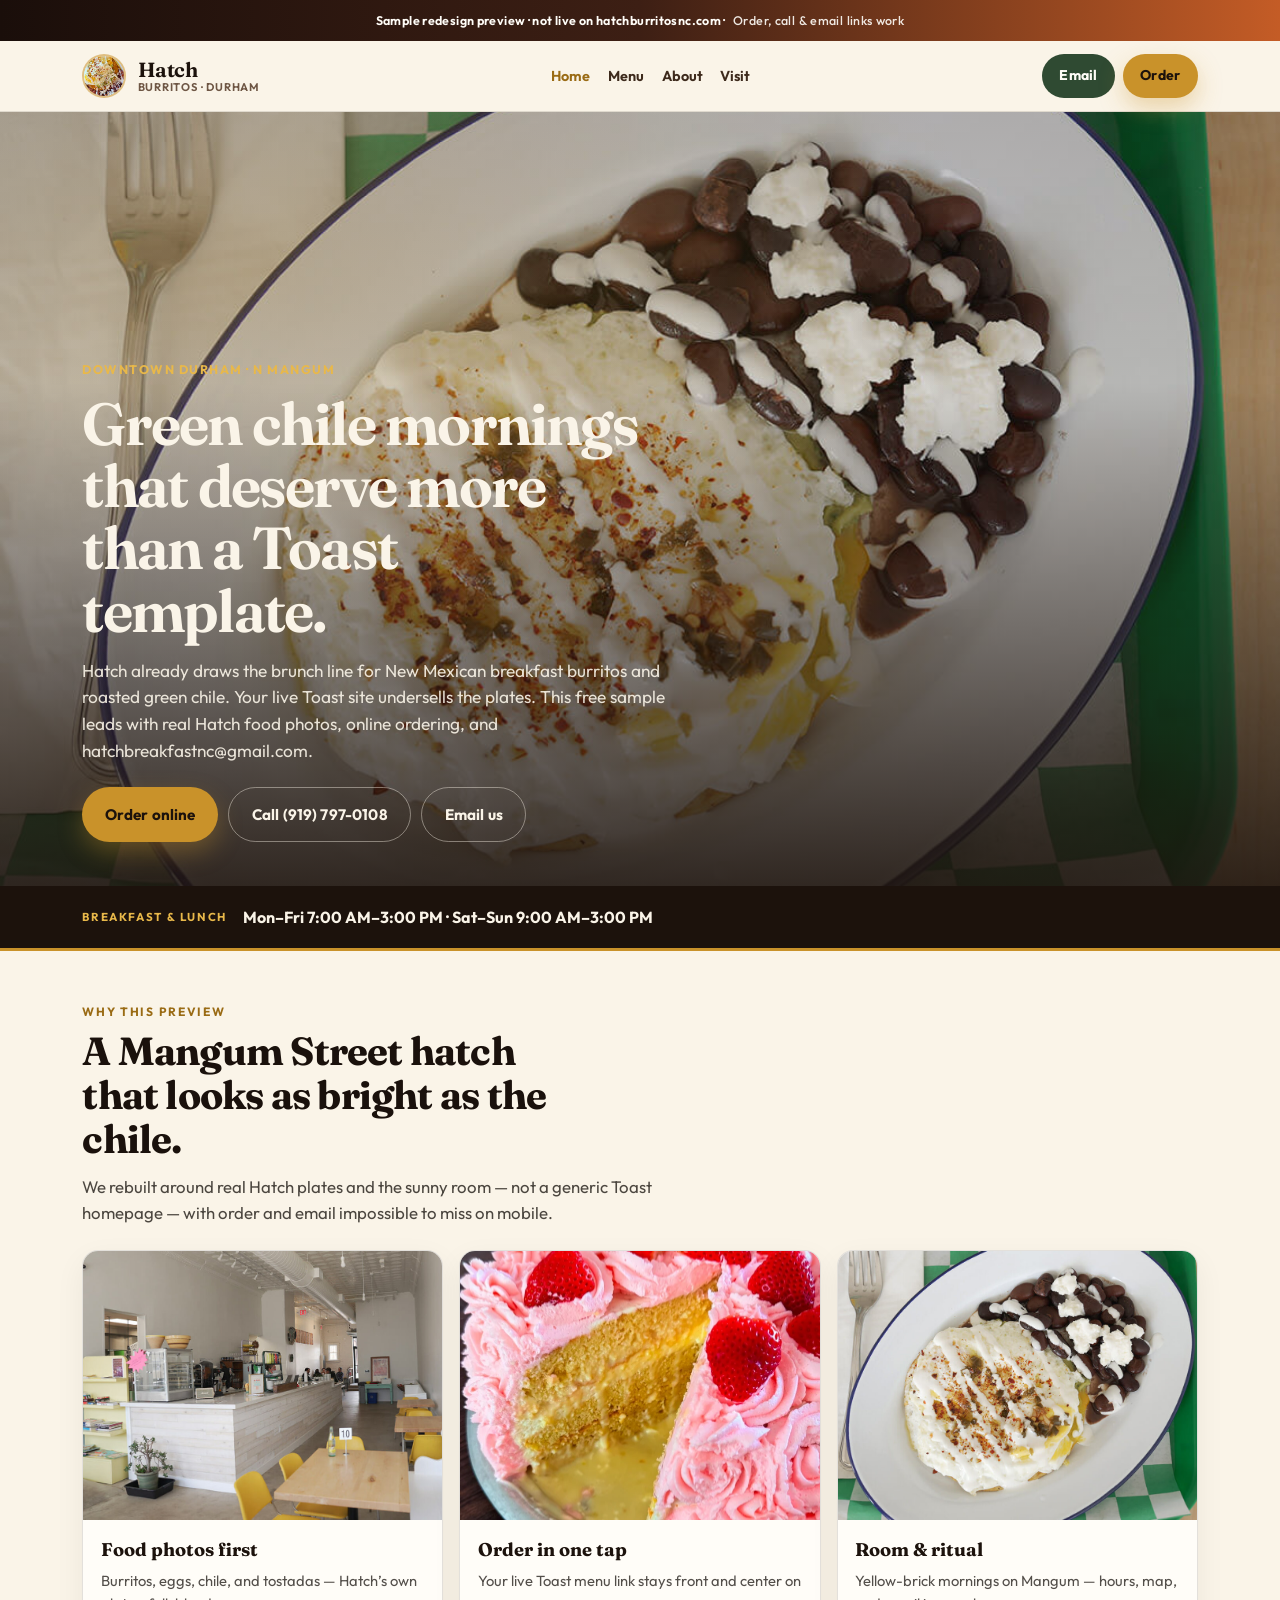
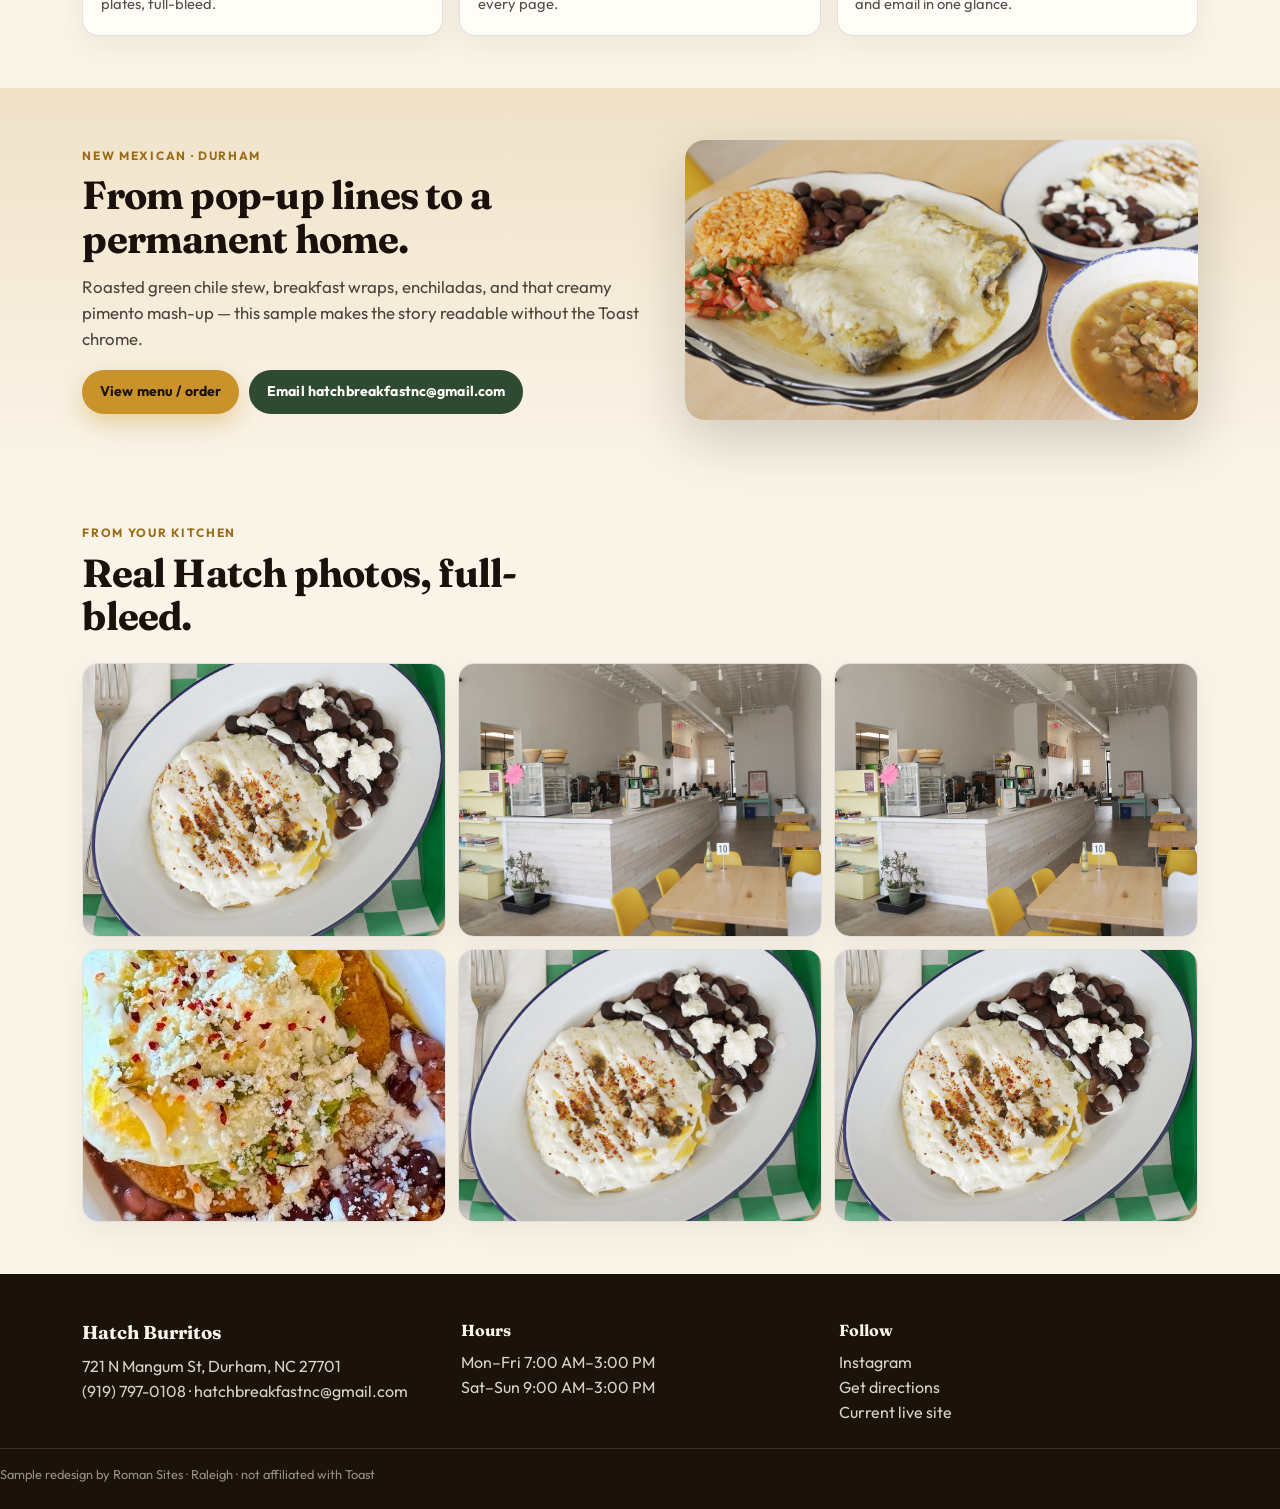
==== index.html @ a6164390 "Preview: Hatch Burritos refurbished sample (build only)" ====
<!DOCTYPE html>
<html lang="en">
<head>
<meta charset="utf-8"/>
<meta name="viewport" content="width=device-width, initial-scale=1"/>
<title>Hatch Burritos · Durham, NC</title>
<meta name="description" content="New Mexican breakfast burritos, green chile, and sunny Mangum Street energy — Durham, NC."/>
<link rel="preconnect" href="https://fonts.googleapis.com"/><link rel="preconnect" href="https://fonts.gstatic.com" crossorigin/><link href="https://fonts.googleapis.com/css2?family=Fraunces:opsz,wght@9..144,500;9..144,650;9..144,700&family=Outfit:wght@400;500;600;700;800&display=swap" rel="stylesheet"/>
<link rel="stylesheet" href="assets/styles.css"/>
<link rel="icon" href="assets/logo.png"/>
</head>
<body>
<div class="preview-banner" role="status">Sample redesign preview · not live on hatchburritosnc.com · <span>Order, call &amp; email links work</span></div><header class="site-header"><div class="nav-inner">
<a class="brand" href="index.html"><img class="brand-mark" src="assets/logo.webp" alt="Hatch Burritos" width="44" height="44"/><span class="brand-text"><span class="brand-name">Hatch</span><span class="brand-tag">Burritos · Durham</span></span></a>
<nav class="nav-links" aria-label="Primary"><a href="index.html" aria-current="page">Home</a><a href="menu.html">Menu</a><a href="about.html">About</a><a href="visit.html">Visit</a></nav>
<div class="nav-ctas">
<a class="btn btn-secondary" href="mailto:hatchbreakfastnc@gmail.com">Email</a><a class="btn btn-primary" href="https://hatchburritosnc.com/menu" target="_blank" rel="noopener">Order</a>
<button class="nav-toggle" type="button" data-nav-toggle aria-expanded="false" aria-controls="mobile-nav" aria-label="Open menu"><span></span></button>
</div></div>
<div class="mobile-panel" id="mobile-nav" data-mobile-panel>
<a href="index.html">Home</a><a href="menu.html">Menu</a><a href="about.html">About</a><a href="visit.html">Visit</a><a href="https://hatchburritosnc.com/menu" target="_blank" rel="noopener">Order online</a><a href="tel:9197970108">Call (919) 797-0108</a><a href="mailto:hatchbreakfastnc@gmail.com">hatchbreakfastnc@gmail.com</a>
</div></header>
<main>
<section class="hero">
<div class="hero-media" aria-hidden="true"><img src="assets/hero.jpg" alt="" width="1140" height="760" fetchpriority="high"/></div>
<div class="hero-shade" aria-hidden="true"></div>
<div class="hero-content">
<p class="eyebrow">Downtown Durham · N Mangum</p>
<h1>Green chile mornings that deserve more than a Toast template.</h1>
<p class="hero-lead">Hatch already draws the brunch line for New Mexican breakfast burritos and roasted green chile. Your live Toast site undersells the plates. This free sample leads with real Hatch food photos, online ordering, and hatchbreakfastnc@gmail.com.</p>
<div class="hero-actions">
<a class="btn btn-primary btn-lg" href="https://hatchburritosnc.com/menu" target="_blank" rel="noopener">Order online</a>
<a class="btn btn-ghost btn-lg btn-on-dark" href="tel:9197970108">Call (919) 797-0108</a>
<a class="btn btn-ghost btn-lg btn-on-dark" href="mailto:hatchbreakfastnc@gmail.com">Email us</a>
</div></div></section>
<aside class="hours-strip" aria-label="Hours"><div class="hours-strip-inner"><div class="hours-label">Breakfast &amp; lunch</div><div><strong>Mon–Fri 7:00 AM–3:00 PM · Sat–Sun 9:00 AM–3:00 PM</strong></div></div></aside>
<section class="section"><div class="section-inner">
<div class="section-head"><div><p class="kicker">Why this preview</p><h2>A Mangum Street hatch that looks as bright as the chile.</h2><p class="lede">We rebuilt around real Hatch plates and the sunny room — not a generic Toast homepage — with order and email impossible to miss on mobile.</p></div></div>
<div class="grid-3">
<article class="card"><div class="card-media"><img src="assets/food2.jpg" alt="Hatch tostada"/></div><div class="card-body"><h3>Food photos first</h3><p>Burritos, eggs, chile, and tostadas — Hatch’s own plates, full-bleed.</p></div></article>
<article class="card"><div class="card-media"><img src="assets/food7.webp" alt="Hatch burrito"/></div><div class="card-body"><h3>Order in one tap</h3><p>Your live Toast menu link stays front and center on every page.</p></div></article>
<article class="card"><div class="card-media"><img src="assets/food1.jpg" alt="Hatch interior"/></div><div class="card-body"><h3>Room &amp; ritual</h3><p>Yellow-brick mornings on Mangum — hours, map, and email in one glance.</p></div></article>
</div></div></section>
<section class="section section-alt"><div class="section-inner split">
<div><p class="kicker">New Mexican · Durham</p><h2>From pop-up lines to a permanent home.</h2><p class="lede">Roasted green chile stew, breakfast wraps, enchiladas, and that creamy pimento mash-up — this sample makes the story readable without the Toast chrome.</p>
<div class="pill-row">
<a class="btn btn-primary" href="https://hatchburritosnc.com/menu" target="_blank" rel="noopener">View menu / order</a>
<a class="btn btn-secondary" href="mailto:hatchbreakfastnc@gmail.com">Email hatchbreakfastnc@gmail.com</a>
</div></div>
<div class="split-media"><img src="assets/food3.jpg" alt="Hatch plates"/></div>
</div></section>
<section class="section"><div class="section-inner">
<div class="section-head"><div><p class="kicker">From your kitchen</p><h2>Real Hatch photos, full-bleed.</h2></div></div>
<div class="gallery-grid">
<article class="card"><div class="card-media"><img src="assets/hero.jpg" alt="Hatch eggs and beans"/></div></article>
<article class="card"><div class="card-media"><img src="assets/food2.jpg" alt="Hatch tostada"/></div></article>
<article class="card"><div class="card-media"><img src="assets/food4.jpg" alt="Hatch plate"/></div></article>
<article class="card"><div class="card-media"><img src="assets/food6.webp" alt="Hatch menu item"/></div></article>
<article class="card"><div class="card-media"><img src="assets/food1.jpg" alt="Hatch dining room"/></div></article>
<article class="card"><div class="card-media"><img src="assets/food9.jpg" alt="Hatch detail"/></div></article>
</div></div></section>
</main>
<footer class="site-footer"><div class="section-inner footer-grid">
<div><h3>Hatch Burritos</h3><p>721 N Mangum St, Durham, NC 27701</p><p><a href="tel:9197970108">(919) 797-0108</a> · <a href="mailto:hatchbreakfastnc@gmail.com">hatchbreakfastnc@gmail.com</a></p></div>
<div><h4>Hours</h4><p>Mon–Fri 7:00 AM–3:00 PM</p><p>Sat–Sun 9:00 AM–3:00 PM</p></div>
<div><h4>Follow</h4><p><a href="https://www.instagram.com/hatchburritosnc/" target="_blank" rel="noopener">Instagram</a></p>
<p><a href="https://www.google.com/maps/search/?api=1&query=721+N+Mangum+St+Durham+NC+27701" target="_blank" rel="noopener">Get directions</a></p>
<p><a href="https://hatchburritosnc.com/" target="_blank" rel="noopener">Current live site</a></p></div>
</div>
<p class="footer-note">Sample redesign by Roman Sites · Raleigh · not affiliated with Toast</p>
</footer><script src="assets/site.js"></script>
</body></html>
---- assets/styles.css ----
/* theme overrides */
:root {
  --ink: #1a1410;
  --plum: #2f6b3a;
  --plum-deep: #1a3d22;
  --wine: #c45c26;
  --gold: #e0a84a;
  --gold-hot: #f0c36a;
  --espresso: #1a3d22;
  --wood: #2f6b3a;
  --gold-deep: #e0a84a;
  --fried: #c45c26;
  --collard: #2f6b3a;
  --collard-deep: #1a3d22;
  --amber: #f0c36a;
}
.preview-banner {
  background: linear-gradient(90deg, #1a3d22, #2f6b3a 50%, #c45c26) !important;
}

/* theme overrides */
:root {
  --ink: #1a1410;
  --plum: #3d1f14;
  --plum-deep: #1a0e0a;
  --wine: #c45c26;
  --gold: #e07a2f;
  --gold-hot: #f0a05a;
  --espresso: #1a0e0a;
  --wood: #3d1f14;
  --gold-deep: #e07a2f;
  --fried: #c45c26;
  --collard: #3d1f14;
  --collard-deep: #1a0e0a;
  --amber: #f0a05a;
}
.preview-banner {
  background: linear-gradient(90deg, #1a0e0a, #3d1f14 50%, #c45c26) !important;
}

/* The Chicken Hut — Durham soul-food landmark preview (unique) */
:root {
  --gold: #c9922a;
  --gold-deep: #9a6b14;
  --amber: #e8b84a;
  --fried: #d4781f;
  --espresso: #1c120c;
  --wood: #3a2418;
  --bark: #5c3a24;
  --cream: #faf4e8;
  --biscuit: #f0e2c8;
  --gravy: #e6d5b5;
  --ink: #1a110c;
  --ink-soft: #3d2a1c;
  --muted: #6e5644;
  --collard: #2f4a32;
  --collard-deep: #1c3320;
  --white: #fffdf8;
  --border: rgba(28, 18, 12, 0.12);
  --banner-h: 2.55rem;
  --nav-h: 4.4rem;
  --max: 72rem;
  --radius: 16px;
  --font-display: "Fraunces", "Iowan Old Style", Georgia, serif;
  --font-body: "Outfit", "Avenir Next", "Segoe UI", system-ui, sans-serif;
  --ease: cubic-bezier(0.22, 1, 0.36, 1);
  --shadow: 0 20px 55px rgba(28, 18, 12, 0.18);
}

*, *::before, *::after { box-sizing: border-box; margin: 0; padding: 0; }
html { scroll-behavior: smooth; }
body {
  font-family: var(--font-body);
  color: var(--ink);
  background: var(--cream);
  line-height: 1.55;
  -webkit-font-smoothing: antialiased;
}
img { max-width: 100%; display: block; }
a { color: inherit; text-decoration: none; }
ul { list-style: none; }
button { font: inherit; border: 0; background: none; cursor: pointer; color: inherit; }

.preview-banner {
  position: sticky; top: 0; z-index: 1000;
  min-height: var(--banner-h);
  display: flex; align-items: center; justify-content: center; gap: .45rem; flex-wrap: wrap;
  padding: .55rem 1rem;
  background: linear-gradient(90deg, var(--espresso), var(--wood) 45%, var(--gold-deep));
  color: var(--white);
  font-size: .78rem; font-weight: 650; letter-spacing: .03em; text-align: center;
}
.preview-banner span { opacity: .9; font-weight: 500; }

.site-header {
  position: sticky; top: var(--banner-h); z-index: 900;
  background: rgba(250, 244, 232, 0.93);
  backdrop-filter: blur(14px); -webkit-backdrop-filter: blur(14px);
  border-bottom: 1px solid var(--border);
}
.nav-inner {
  max-width: var(--max); margin: 0 auto; height: var(--nav-h);
  padding: 0 1.15rem; display: flex; align-items: center; justify-content: space-between; gap: 1rem;
}
.brand { display: flex; align-items: center; gap: .7rem; min-width: 0; }
.brand-mark {
  width: 44px; height: 44px; border-radius: 50%;
  object-fit: cover; border: 2px solid rgba(201,146,42,.45); background: var(--biscuit);
}
.brand-text { display: flex; flex-direction: column; line-height: 1.1; }
.brand-name { font-family: var(--font-display); font-size: 1.28rem; color: var(--espresso); letter-spacing: -.02em; font-weight: 650; }
.brand-tag { font-size: .7rem; color: var(--muted); font-weight: 650; letter-spacing: .07em; text-transform: uppercase; }
.nav-links { display: none; gap: 1.1rem; align-items: center; font-size: .9rem; font-weight: 650; }
.nav-links a { color: var(--ink-soft); }
.nav-links a:hover, .nav-links a[aria-current="page"] { color: var(--gold-deep); }
.nav-ctas { display: flex; align-items: center; gap: .5rem; }
.nav-toggle {
  width: 42px; height: 42px; display: inline-flex; align-items: center; justify-content: center;
  border-radius: 11px; border: 1px solid var(--border); background: var(--white);
}
.nav-toggle span, .nav-toggle span::before, .nav-toggle span::after {
  display: block; width: 18px; height: 2px; background: var(--ink); position: relative; border-radius: 2px;
}
.nav-toggle span::before, .nav-toggle span::after { content: ""; position: absolute; left: 0; }
.nav-toggle span::before { top: -6px; }
.nav-toggle span::after { top: 6px; }
.mobile-panel {
  display: none; flex-direction: column; gap: .35rem; padding: .5rem 1.15rem 1.15rem;
  border-top: 1px solid var(--border); background: var(--cream);
}
.mobile-panel.open { display: flex; }
.mobile-panel a {
  padding: .75rem .85rem; border-radius: 10px; font-weight: 650; color: var(--ink-soft);
}
.mobile-panel a:hover { background: var(--biscuit); color: var(--gold-deep); }
.mobile-ctas { display: grid; grid-template-columns: 1fr 1fr; gap: .55rem; margin-top: .4rem; }

.btn {
  display: inline-flex; align-items: center; justify-content: center; gap: .4rem;
  padding: .7rem 1.1rem; border-radius: 999px; font-weight: 700; font-size: .88rem;
  letter-spacing: .01em; transition: transform .2s var(--ease), box-shadow .2s var(--ease), background .2s;
  white-space: nowrap;
}
.btn:hover { transform: translateY(-1px); }
.btn-primary { background: var(--gold); color: var(--espresso); box-shadow: 0 10px 24px rgba(201,146,42,.35); }
.btn-primary:hover { background: var(--amber); }
.btn-secondary { background: var(--collard); color: var(--white); }
.btn-secondary:hover { background: var(--collard-deep); }
.btn-ghost {
  background: transparent; color: var(--ink); border: 1.5px solid rgba(28,18,12,.22);
}
.btn-ghost:hover { border-color: var(--gold-deep); color: var(--gold-deep); }
.btn-lg { padding: .92rem 1.4rem; font-size: .95rem; }
.btn-on-dark.btn-ghost { color: var(--cream); border-color: rgba(250,244,232,.42); }
.btn-on-dark.btn-ghost:hover { background: rgba(255,255,255,.08); border-color: var(--cream); }

.hero {
  position: relative; min-height: min(86vh, 780px);
  display: grid; align-items: end; color: var(--cream); overflow: hidden;
}
.hero-media { position: absolute; inset: 0; }
.hero-media img { width: 100%; height: 100%; object-fit: cover; object-position: center 30%; }
.hero-shade {
  position: absolute; inset: 0;
  background:
    linear-gradient(180deg, rgba(28,18,12,.25) 0%, rgba(28,18,12,.15) 35%, rgba(28,18,12,.88) 100%),
    radial-gradient(ellipse at 20% 20%, rgba(201,146,42,.28), transparent 50%);
}
.hero-content {
  position: relative; z-index: 2; max-width: var(--max); margin: 0 auto; width: 100%;
  padding: 3.5rem 1.15rem 2.75rem;
}
.eyebrow {
  display: inline-flex; align-items: center; gap: .5rem;
  font-size: .78rem; font-weight: 700; letter-spacing: .12em; text-transform: uppercase;
  color: var(--amber); margin-bottom: .85rem;
}
.hero h1 {
  font-family: var(--font-display); font-weight: 650; font-size: clamp(2.2rem, 5.5vw, 3.7rem);
  line-height: 1.05; letter-spacing: -.03em; max-width: 14ch; margin-bottom: 1rem;
}
.hero-lead { font-size: 1.08rem; max-width: 38rem; color: rgba(250,244,232,.9); margin-bottom: 1.4rem; }
.hero-actions { display: flex; flex-wrap: wrap; gap: .65rem; }

.hours-strip {
  background: var(--espresso); color: var(--cream); border-bottom: 3px solid var(--gold);
}
.hours-strip-inner {
  max-width: var(--max); margin: 0 auto; padding: 1.15rem 1.15rem;
  display: grid; gap: 1rem;
}
.hours-label {
  font-size: .72rem; font-weight: 700; letter-spacing: .14em; text-transform: uppercase; color: var(--amber);
}
.hours-grid { display: grid; gap: .35rem .9rem; grid-template-columns: repeat(auto-fit, minmax(140px, 1fr)); }
.hours-grid strong { display: block; font-size: .78rem; color: var(--amber); font-weight: 700; letter-spacing: .04em; }
.hours-note { margin-top: .55rem; font-size: .9rem; color: rgba(250,244,232,.78); }
.hours-note a { color: var(--amber); text-decoration: underline; text-underline-offset: 2px; }

.section { padding: 3.25rem 0; }
.section-alt { background: linear-gradient(180deg, var(--biscuit), var(--cream)); }
.section-dark { background: var(--wood); color: var(--cream); }
.section-inner { max-width: var(--max); margin: 0 auto; padding: 0 1.15rem; }
.section-kicker {
  font-size: .75rem; font-weight: 750; letter-spacing: .14em; text-transform: uppercase;
  color: var(--gold-deep); margin-bottom: .55rem;
}
.section-dark .section-kicker { color: var(--amber); }
.section h2 {
  font-family: var(--font-display); font-size: clamp(1.7rem, 3.4vw, 2.45rem);
  line-height: 1.12; letter-spacing: -.02em; max-width: 18ch; margin-bottom: .75rem;
}
.section-lead { max-width: 40rem; color: var(--muted); font-size: 1.05rem; margin-bottom: 1.5rem; }
.section-dark .section-lead { color: rgba(250,244,232,.78); }

.photo-mosaic-grid {
  display: grid; gap: .75rem;
  grid-template-columns: repeat(2, 1fr);
}
@media (min-width: 720px) {
  .photo-mosaic-grid { grid-template-columns: repeat(4, 1fr); grid-template-rows: 180px 180px; }
  .photo-mosaic-grid .tile:nth-child(1) { grid-column: span 2; grid-row: span 2; }
}
.tile {
  position: relative; border-radius: var(--radius); overflow: hidden; min-height: 150px;
  box-shadow: var(--shadow);
}
.tile img { width: 100%; height: 100%; object-fit: cover; position: absolute; inset: 0; }
.tile-caption {
  position: absolute; left: .75rem; bottom: .75rem; z-index: 2;
  background: rgba(28,18,12,.72); color: var(--cream);
  padding: .35rem .65rem; border-radius: 999px; font-size: .75rem; font-weight: 700;
}

.feature-grid {
  display: grid; gap: 1rem; grid-template-columns: repeat(auto-fit, minmax(220px, 1fr));
}
.feature-card {
  background: var(--white); border: 1px solid var(--border); border-radius: var(--radius);
  padding: 1.25rem; box-shadow: 0 10px 30px rgba(28,18,12,.06);
}
.feature-card h3 {
  font-family: var(--font-display); font-size: 1.25rem; margin-bottom: .4rem; color: var(--espresso);
}
.feature-card p { color: var(--muted); font-size: .95rem; }
.feature-card a { color: var(--gold-deep); font-weight: 700; display: inline-block; margin-top: .7rem; }

.split {
  display: grid; gap: 1.5rem; align-items: center;
}
@media (min-width: 860px) {
  .split { grid-template-columns: 1.05fr .95fr; gap: 2.25rem; }
  .split.reverse { direction: rtl; }
  .split.reverse > * { direction: ltr; }
}
.split-media { border-radius: calc(var(--radius) + 4px); overflow: hidden; box-shadow: var(--shadow); min-height: 280px; }
.split-media img { width: 100%; height: 100%; object-fit: cover; min-height: 280px; }

.quote-band {
  background: var(--biscuit); border-top: 1px solid var(--border); border-bottom: 1px solid var(--border);
  padding: 2.5rem 0;
}
.quote-grid { display: grid; gap: 1rem; grid-template-columns: repeat(auto-fit, minmax(240px, 1fr)); }
.quote-card {
  background: var(--white); border-radius: var(--radius); padding: 1.25rem 1.3rem;
  border: 1px solid var(--border);
}
.quote-card p { font-size: .98rem; color: var(--ink-soft); margin-bottom: .75rem; }
.quote-card cite { font-style: normal; font-size: .8rem; font-weight: 700; color: var(--gold-deep); }

.page-hero {
  background:
    linear-gradient(135deg, rgba(28,18,12,.92), rgba(92,58,36,.85)),
    url("hero-plate.jpg") center/cover;
  color: var(--cream); padding: 3.2rem 0 2.6rem;
}
.page-hero-inner { max-width: var(--max); margin: 0 auto; padding: 0 1.15rem; }
.page-hero h1 {
  font-family: var(--font-display); font-size: clamp(1.9rem, 4vw, 2.8rem);
  line-height: 1.1; letter-spacing: -.02em; margin-bottom: .55rem;
}
.page-hero p { max-width: 38rem; color: rgba(250,244,232,.85); }
.page-hero a { color: var(--amber); text-decoration: underline; text-underline-offset: 2px; }

.menu-tabs {
  display: flex; flex-wrap: wrap; gap: .45rem; margin-bottom: 1.4rem;
}
.menu-tab {
  padding: .55rem 1rem; border-radius: 999px; font-weight: 700; font-size: .85rem;
  background: var(--white); border: 1px solid var(--border); color: var(--ink-soft);
}
.menu-tab[aria-selected="true"] {
  background: var(--espresso); color: var(--cream); border-color: var(--espresso);
}
.menu-section { margin-bottom: 1.6rem; }
.menu-section h3 {
  font-family: var(--font-display); font-size: 1.35rem; margin-bottom: .75rem;
  padding-bottom: .45rem; border-bottom: 2px solid var(--gold);
}
.menu-list { display: grid; gap: .65rem; }
.menu-item {
  display: grid; gap: .15rem; padding: .85rem 1rem; background: var(--white);
  border-radius: 12px; border: 1px solid var(--border);
}
.menu-item h4 { font-size: 1rem; font-weight: 700; color: var(--espresso); }
.menu-item p { font-size: .88rem; color: var(--muted); }
.menu-note {
  margin-top: 1rem; padding: 1rem 1.1rem; border-radius: 12px;
  background: rgba(201,146,42,.12); border: 1px solid rgba(201,146,42,.28);
  font-size: .92rem; color: var(--ink-soft);
}
.menu-note a { color: var(--gold-deep); font-weight: 700; text-decoration: underline; text-underline-offset: 2px; }

.day-grid {
  display: grid; gap: .85rem; grid-template-columns: repeat(auto-fit, minmax(240px, 1fr));
}
.day-card {
  background: var(--white); border: 1px solid var(--border); border-radius: var(--radius);
  overflow: hidden;
}
.day-card header {
  background: var(--espresso); color: var(--cream); padding: .75rem 1rem;
  font-family: var(--font-display); font-size: 1.15rem;
}
.day-card ul { padding: .85rem 1rem 1.05rem; }
.day-card li {
  padding: .35rem 0; border-bottom: 1px dashed rgba(28,18,12,.1); font-size: .92rem; color: var(--ink-soft);
}
.day-card li:last-child { border-bottom: 0; }
.day-card .famous {
  color: var(--gold-deep); font-weight: 700; font-size: .82rem; letter-spacing: .02em;
}

.cater-grid {
  display: grid; gap: .75rem; grid-template-columns: repeat(auto-fit, minmax(180px, 1fr));
}
.cater-chip {
  background: var(--white); border: 1px solid var(--border); border-radius: 12px;
  padding: .85rem 1rem; font-weight: 650; color: var(--ink-soft); text-align: center;
}

.info-cards {
  display: grid; gap: 1rem; grid-template-columns: repeat(auto-fit, minmax(220px, 1fr));
}
.info-card {
  background: var(--white); border: 1px solid var(--border); border-radius: var(--radius);
  padding: 1.25rem; display: grid; gap: .45rem;
}
.info-card h3 { font-family: var(--font-display); font-size: 1.2rem; color: var(--espresso); }
.info-card a { color: var(--gold-deep); font-weight: 700; }
.map-embed {
  border-radius: var(--radius); overflow: hidden; border: 1px solid var(--border);
  box-shadow: var(--shadow); aspect-ratio: 16/9; background: var(--biscuit);
}
.map-embed iframe { width: 100%; height: 100%; border: 0; }

.story-timeline { display: grid; gap: 1rem; }
.story-step {
  display: grid; gap: .35rem; padding: 1.1rem 1.2rem; background: var(--white);
  border-left: 4px solid var(--gold); border-radius: 0 12px 12px 0; border: 1px solid var(--border); border-left-width: 4px;
}
.story-step strong { color: var(--gold-deep); font-size: .8rem; letter-spacing: .08em; text-transform: uppercase; }

.site-footer {
  background: var(--espresso); color: rgba(250,244,232,.85); padding: 2.75rem 0 1.5rem;
}
.footer-inner { max-width: var(--max); margin: 0 auto; padding: 0 1.15rem; }
.footer-brand { margin-bottom: 1.5rem; }
.footer-brand .brand-name { font-family: var(--font-display); font-size: 1.45rem; color: var(--cream); }
.footer-brand .brand-tag { color: var(--amber); font-size: .85rem; margin-top: .25rem; }
.footer-cols {
  display: grid; gap: 1.25rem; grid-template-columns: repeat(auto-fit, minmax(180px, 1fr));
  margin-bottom: 1.75rem;
}
.footer-cols h4 {
  font-size: .75rem; letter-spacing: .12em; text-transform: uppercase; color: var(--amber); margin-bottom: .55rem;
}
.footer-cols a, .footer-cols p { display: block; margin-bottom: .35rem; font-size: .92rem; }
.footer-cols a:hover { color: var(--amber); }
.footer-bottom {
  border-top: 1px solid rgba(250,244,232,.12); padding-top: 1rem;
  font-size: .8rem; color: rgba(250,244,232,.55);
}

@media (min-width: 880px) {
  .nav-links { display: flex; }
  .nav-toggle { display: none; }
  .hours-strip-inner { grid-template-columns: auto 1fr; align-items: center; }
}


.footer-grid { display: grid; gap: 1.25rem; grid-template-columns: repeat(auto-fit, minmax(200px, 1fr)); margin-bottom: 1.5rem; }
.footer-grid h3, .footer-grid h4 { font-family: var(--font-display); color: var(--cream); margin-bottom: .45rem; }
.footer-grid a:hover { color: var(--amber); }
.footer-note { font-size: .8rem; color: rgba(250,244,232,.55); border-top: 1px solid rgba(250,244,232,.12); padding-top: 1rem; }
.gallery-grid { display: grid; gap: .75rem; grid-template-columns: repeat(2, 1fr); }
@media (min-width: 760px) { .gallery-grid { grid-template-columns: repeat(3, 1fr); } }
.gallery-grid .card-media { aspect-ratio: 4/3; }
.gallery-grid .card-media img { width: 100%; height: 100%; object-fit: cover; }

/* layout patches for quality bar */
.kicker { font-size: .75rem; letter-spacing: .14em; text-transform: uppercase; font-weight: 700; color: var(--gold-deep); margin-bottom: .55rem; }
.lede { font-size: 1.05rem; line-height: 1.55; color: rgba(26,20,16,.78); max-width: 40rem; }
.section-head { margin-bottom: 1.5rem; }
.grid-3 { display: grid; gap: 1rem; grid-template-columns: 1fr; }
@media (min-width: 720px) { .grid-3 { grid-template-columns: repeat(3, 1fr); } }
.card { background: var(--white); border: 1px solid var(--border); border-radius: var(--radius); overflow: hidden; box-shadow: 0 10px 30px rgba(28,18,12,.06); }
.card-media { aspect-ratio: 4/3; overflow: hidden; background: var(--biscuit); }
.card-media img { width: 100%; height: 100%; object-fit: cover; display: block; }
.card-body { padding: 1rem 1.1rem 1.2rem; }
.card-body h3 { font-family: var(--font-display); font-size: 1.15rem; margin-bottom: .35rem; color: var(--espresso); }
.card-body p { font-size: .92rem; color: rgba(26,20,16,.75); }
.pill-row { display: flex; flex-wrap: wrap; gap: .65rem; margin-top: 1.1rem; }
.btn-lg { padding: .92rem 1.4rem; font-size: .95rem; }
.hero-lead { font-size: 1.08rem; max-width: 38rem; color: rgba(250,244,232,.9); margin-bottom: 1.4rem; }
.hero-actions { display: flex; flex-wrap: wrap; gap: .65rem; }
.page-hero-inner { max-width: var(--max); margin: 0 auto; padding: 2.5rem 1.15rem; }
.page-hero .kicker { color: var(--amber); }
.page-hero h1 { font-family: var(--font-display); color: var(--cream); font-size: clamp(1.8rem, 4vw, 2.6rem); margin: .35rem 0 0.75rem; }
.page-hero .lede { color: rgba(250,244,232,.85); }
.footer-grid { display: grid; gap: 1.25rem; grid-template-columns: repeat(auto-fit, minmax(200px, 1fr)); margin-bottom: 1.5rem; }
.footer-grid h3, .footer-grid h4 { font-family: var(--font-display); color: var(--cream); margin-bottom: .45rem; }
.footer-grid a:hover { color: var(--amber); }
.footer-note { font-size: .8rem; color: rgba(250,244,232,.55); border-top: 1px solid rgba(250,244,232,.12); padding-top: 1rem; }
.gallery-grid { display: grid; gap: .75rem; grid-template-columns: repeat(2, 1fr); }
@media (min-width: 760px) { .gallery-grid { grid-template-columns: repeat(3, 1fr); } }
.gallery-grid .card-media { aspect-ratio: 4/3; }
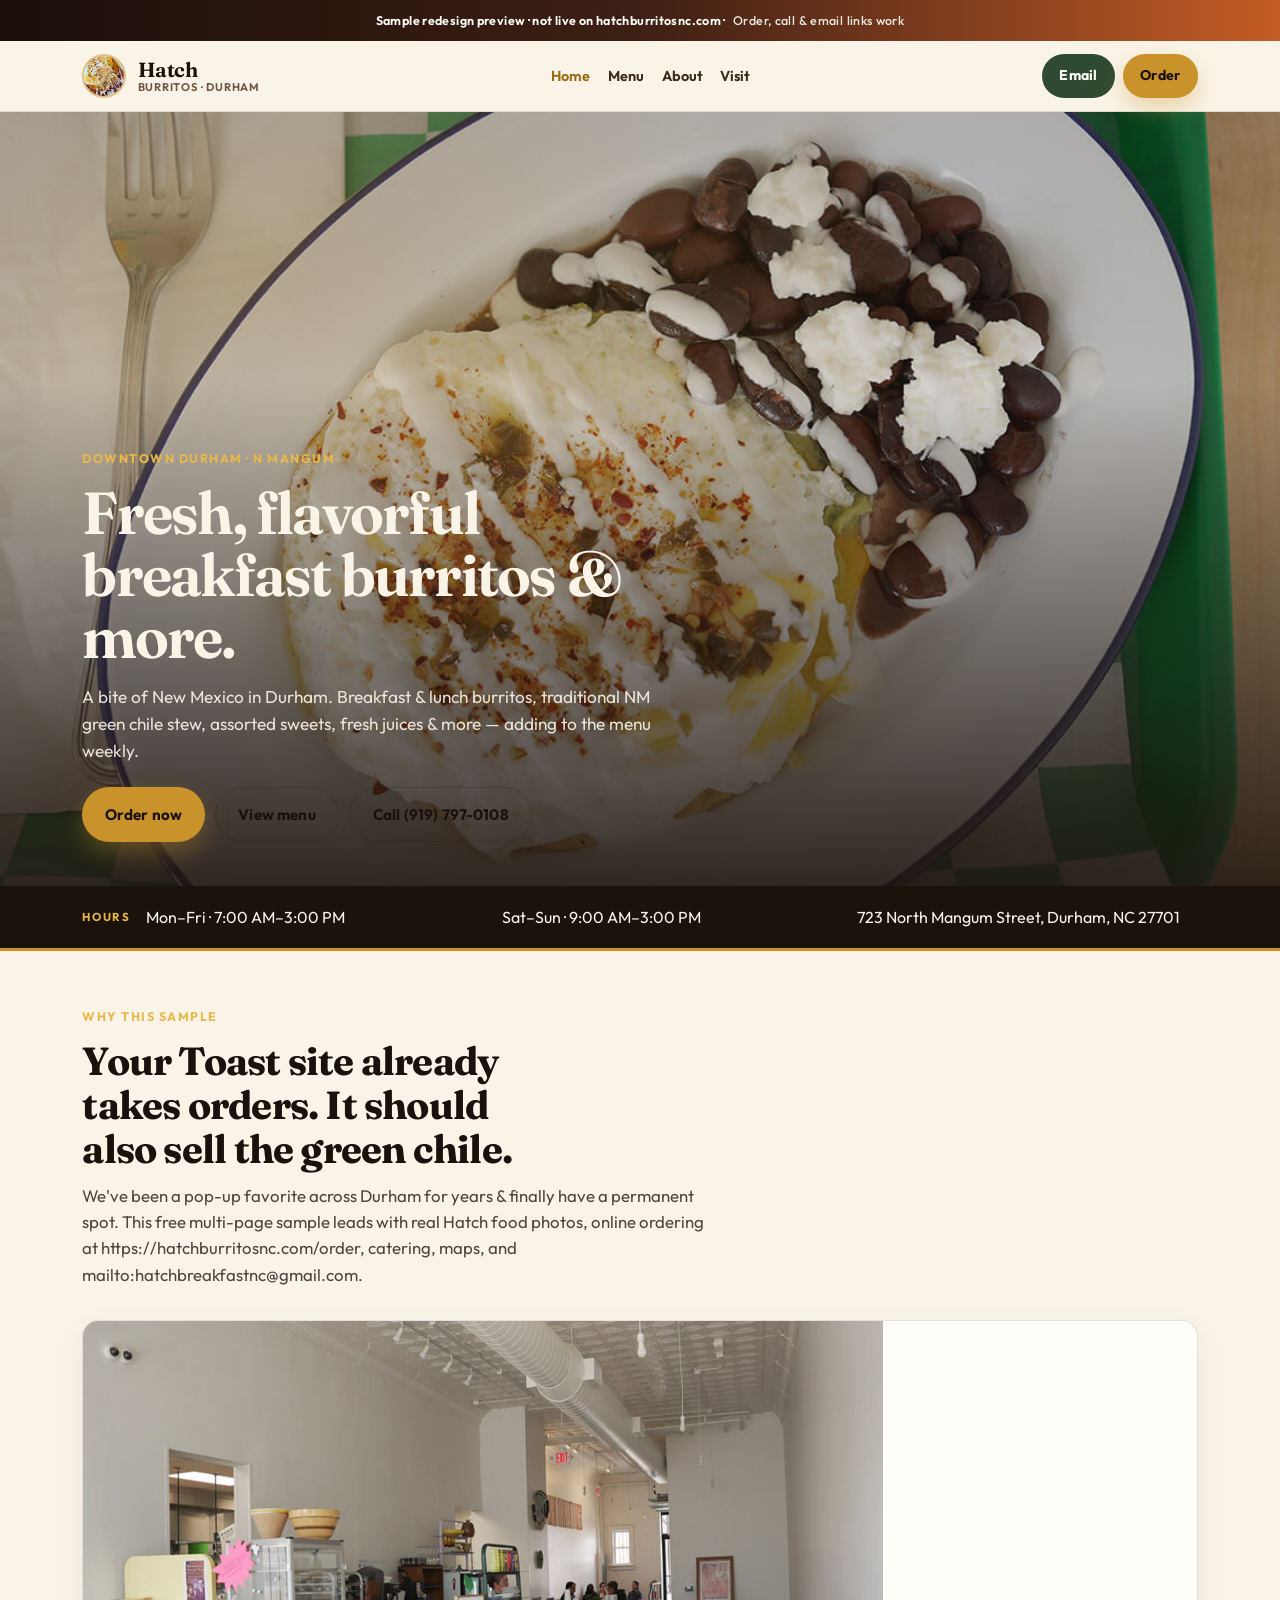
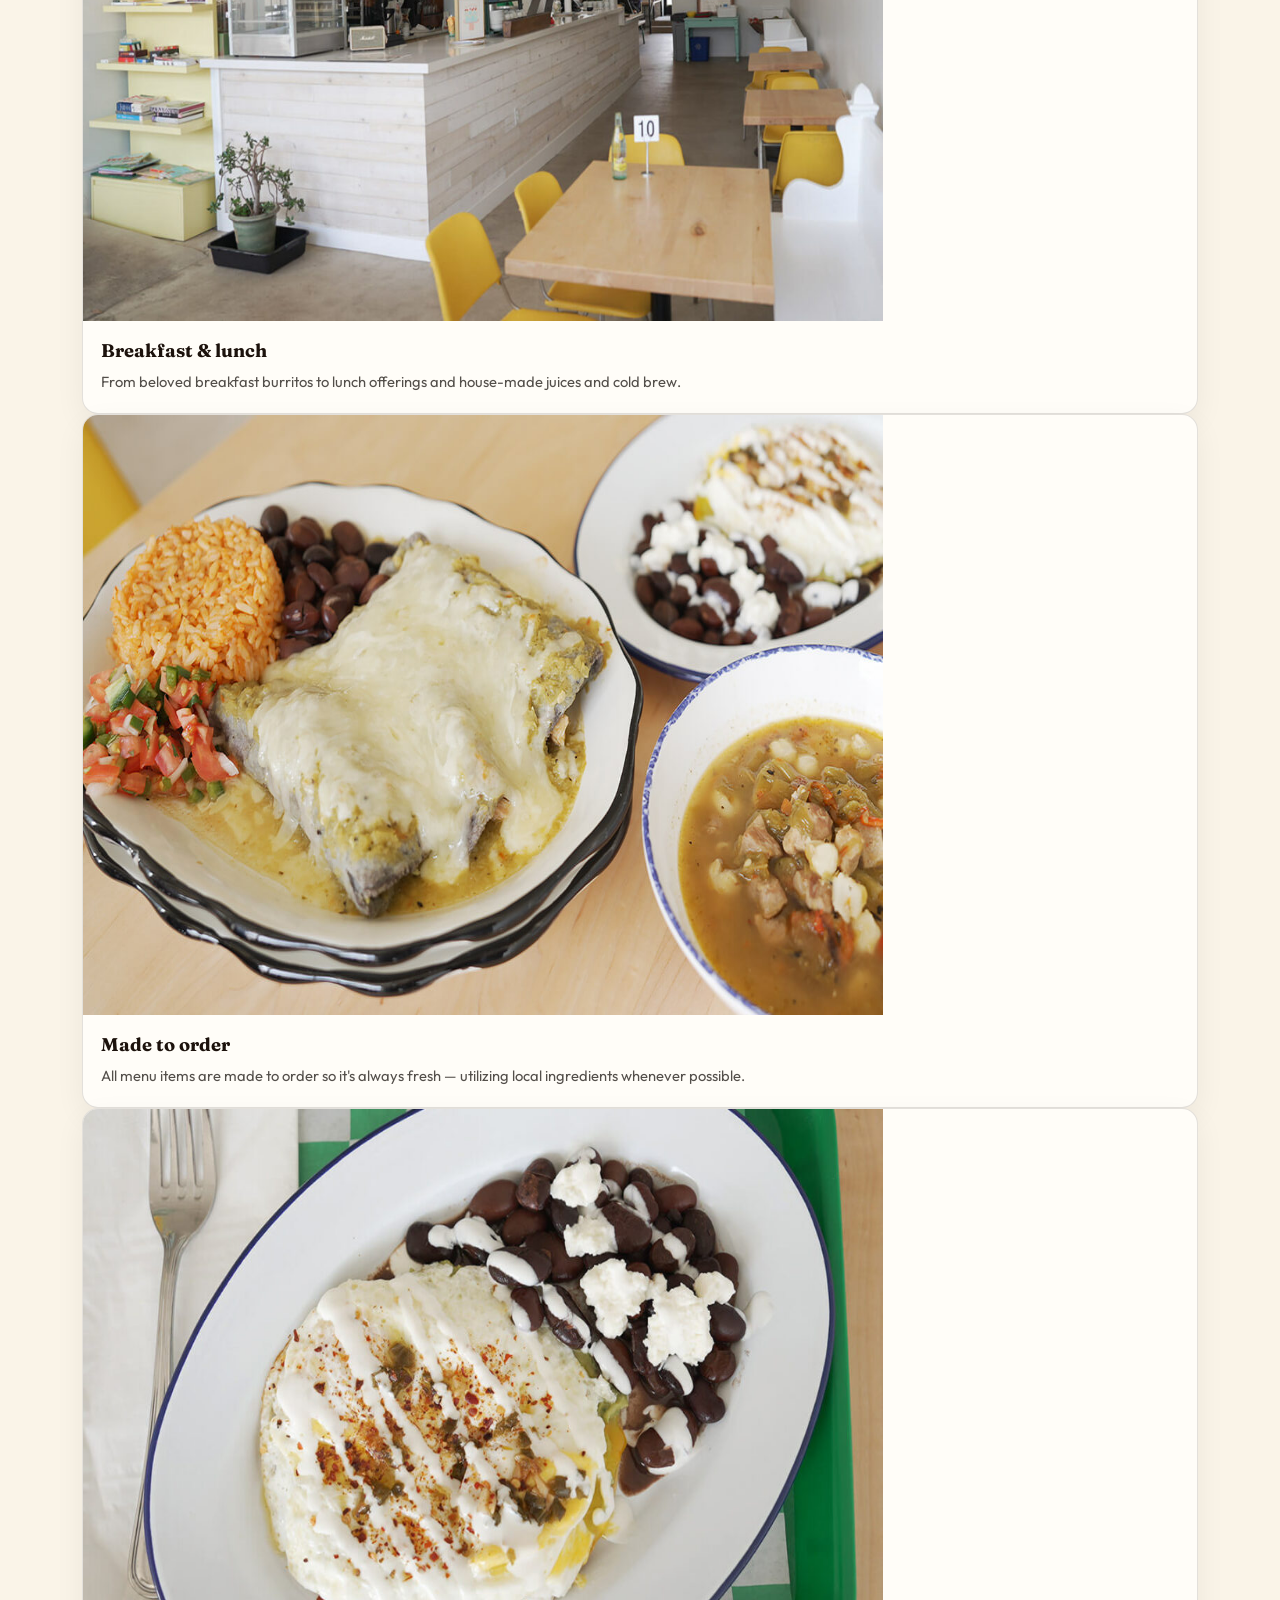
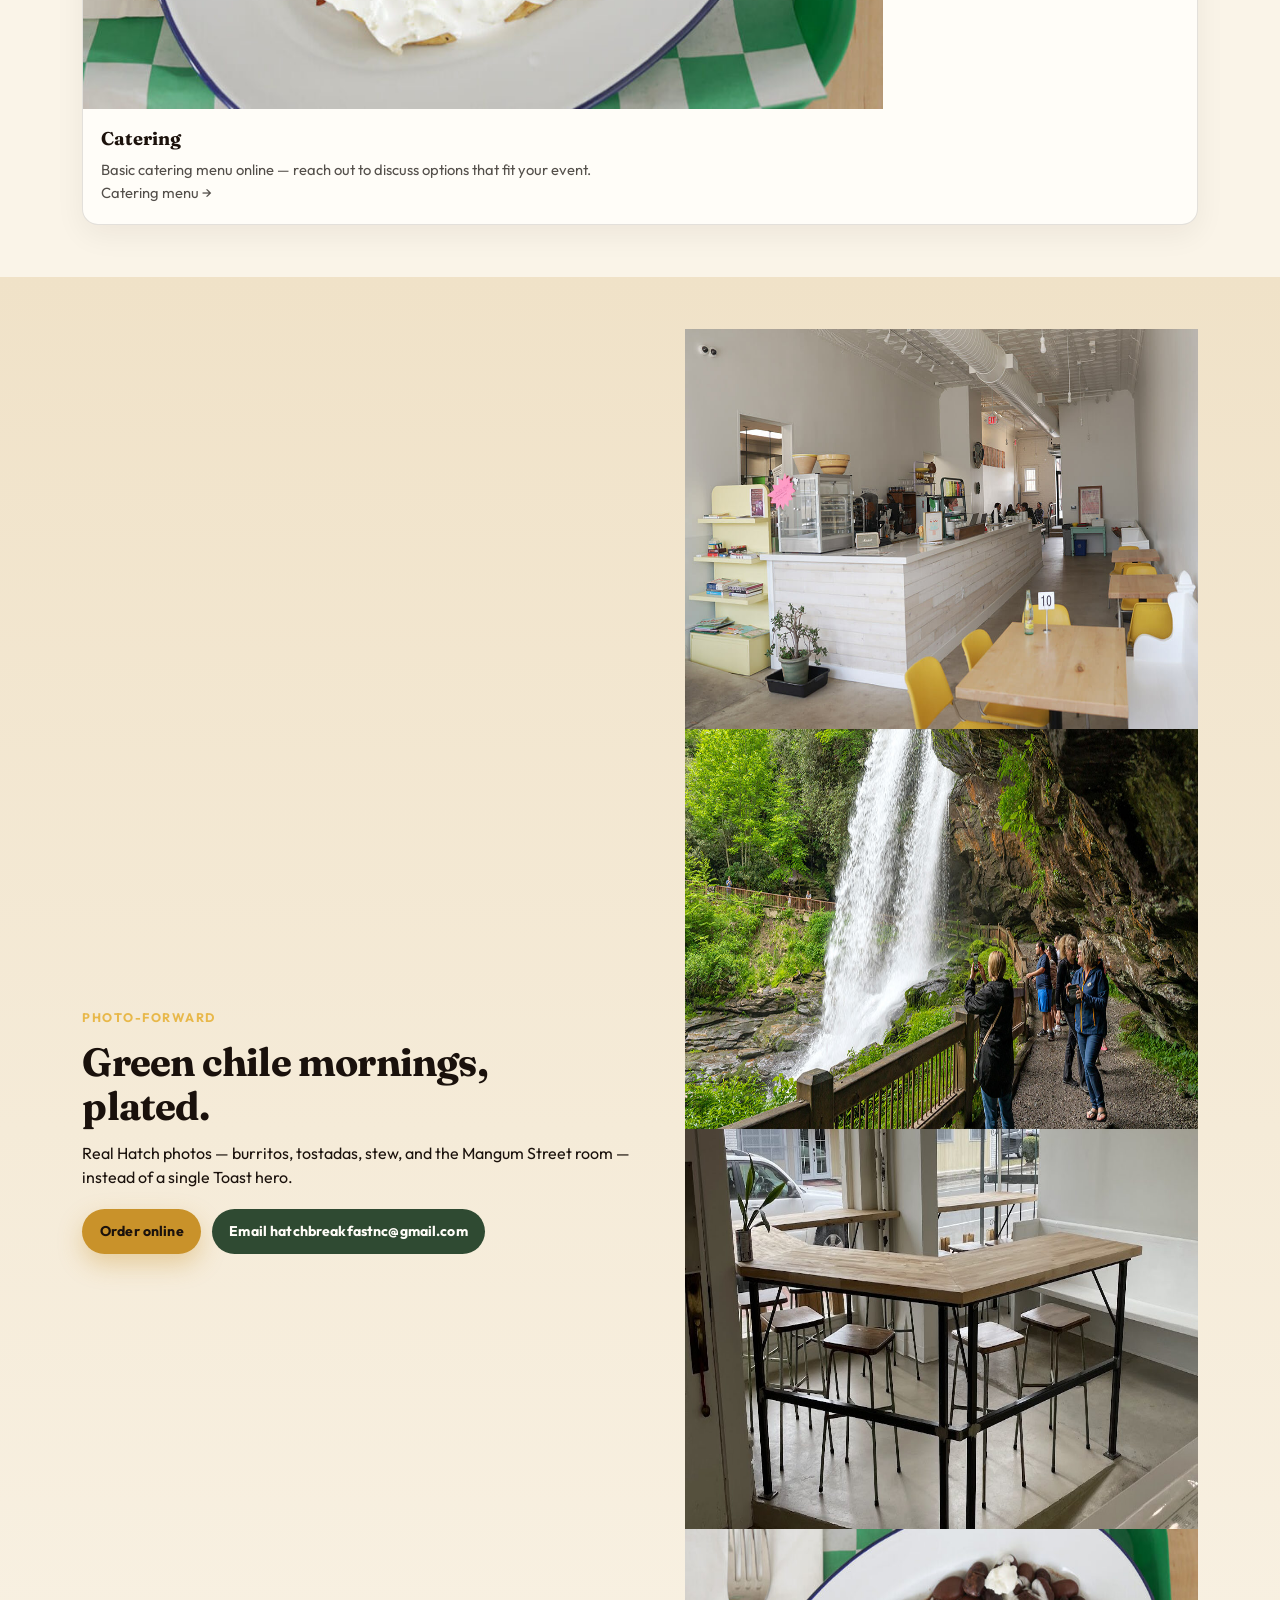
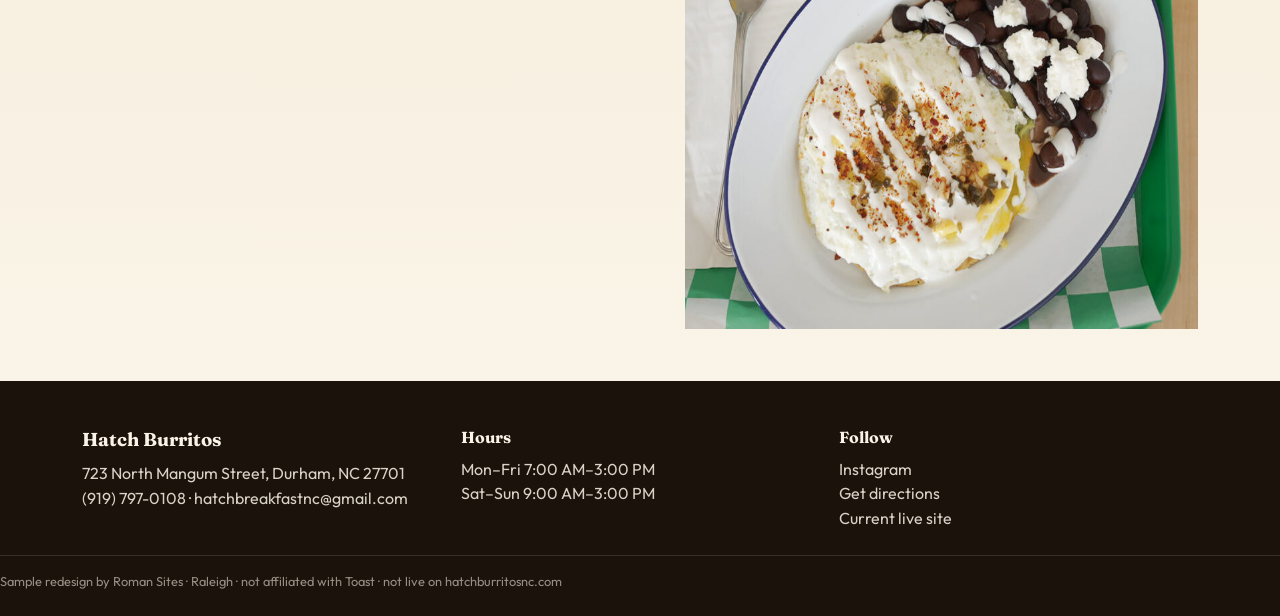
==== commit e0ecdd7a: "Rebuild Hatch Burritos pristine multi-page preview Photo-rich sample with live Toast order/catering/" ====
--- a/index.html
+++ b/index.html
@@ -4,69 +4,77 @@
 <meta charset="utf-8"/>
 <meta name="viewport" content="width=device-width, initial-scale=1"/>
 <title>Hatch Burritos · Durham, NC</title>
-<meta name="description" content="New Mexican breakfast burritos, green chile, and sunny Mangum Street energy — Durham, NC."/>
+<meta name="description" content="Fresh, flavorful breakfast burritos & more — a bite of New Mexico in Durham."/>
 <link rel="preconnect" href="https://fonts.googleapis.com"/><link rel="preconnect" href="https://fonts.gstatic.com" crossorigin/><link href="https://fonts.googleapis.com/css2?family=Fraunces:opsz,wght@9..144,500;9..144,650;9..144,700&family=Outfit:wght@400;500;600;700;800&display=swap" rel="stylesheet"/>
 <link rel="stylesheet" href="assets/styles.css"/>
-<link rel="icon" href="assets/logo.png"/>
+<link rel="icon" href="assets/logo.jpg"/>
 </head>
 <body>
 <div class="preview-banner" role="status">Sample redesign preview · not live on hatchburritosnc.com · <span>Order, call &amp; email links work</span></div><header class="site-header"><div class="nav-inner">
-<a class="brand" href="index.html"><img class="brand-mark" src="assets/logo.webp" alt="Hatch Burritos" width="44" height="44"/><span class="brand-text"><span class="brand-name">Hatch</span><span class="brand-tag">Burritos · Durham</span></span></a>
+<a class="brand" href="index.html"><img class="brand-mark" src="assets/logo.jpg" alt="Hatch Burritos" width="44" height="44"/><span class="brand-text"><span class="brand-name">Hatch</span><span class="brand-tag">Burritos · Durham</span></span></a>
 <nav class="nav-links" aria-label="Primary"><a href="index.html" aria-current="page">Home</a><a href="menu.html">Menu</a><a href="about.html">About</a><a href="visit.html">Visit</a></nav>
 <div class="nav-ctas">
-<a class="btn btn-secondary" href="mailto:hatchbreakfastnc@gmail.com">Email</a><a class="btn btn-primary" href="https://hatchburritosnc.com/menu" target="_blank" rel="noopener">Order</a>
+<a class="btn btn-secondary" href="mailto:hatchbreakfastnc@gmail.com">Email</a><a class="btn btn-primary" href="https://hatchburritosnc.com/order" target="_blank" rel="noopener">Order</a>
 <button class="nav-toggle" type="button" data-nav-toggle aria-expanded="false" aria-controls="mobile-nav" aria-label="Open menu"><span></span></button>
 </div></div>
 <div class="mobile-panel" id="mobile-nav" data-mobile-panel>
-<a href="index.html">Home</a><a href="menu.html">Menu</a><a href="about.html">About</a><a href="visit.html">Visit</a><a href="https://hatchburritosnc.com/menu" target="_blank" rel="noopener">Order online</a><a href="tel:9197970108">Call (919) 797-0108</a><a href="mailto:hatchbreakfastnc@gmail.com">hatchbreakfastnc@gmail.com</a>
+<a href="index.html">Home</a><a href="menu.html">Menu</a><a href="about.html">About</a><a href="visit.html">Visit</a><a href="https://hatchburritosnc.com/order" target="_blank" rel="noopener">Order online</a><a href="tel:9197970108">Call (919) 797-0108</a><a href="mailto:hatchbreakfastnc@gmail.com">hatchbreakfastnc@gmail.com</a>
 </div></header>
 <main>
 <section class="hero">
-<div class="hero-media" aria-hidden="true"><img src="assets/hero.jpg" alt="" width="1140" height="760" fetchpriority="high"/></div>
+<div class="hero-media" aria-hidden="true"><img src="assets/hero.jpg" alt="" width="1400" height="900" fetchpriority="high"/></div>
 <div class="hero-shade" aria-hidden="true"></div>
 <div class="hero-content">
 <p class="eyebrow">Downtown Durham · N Mangum</p>
-<h1>Green chile mornings that deserve more than a Toast template.</h1>
-<p class="hero-lead">Hatch already draws the brunch line for New Mexican breakfast burritos and roasted green chile. Your live Toast site undersells the plates. This free sample leads with real Hatch food photos, online ordering, and hatchbreakfastnc@gmail.com.</p>
+<h1>Fresh, flavorful breakfast burritos &amp; more.</h1>
+<p class="hero-lead">A bite of New Mexico in Durham. Breakfast &amp; lunch burritos, traditional NM green chile stew, assorted sweets, fresh juices &amp; more — adding to the menu weekly.</p>
 <div class="hero-actions">
-<a class="btn btn-primary btn-lg" href="https://hatchburritosnc.com/menu" target="_blank" rel="noopener">Order online</a>
-<a class="btn btn-ghost btn-lg btn-on-dark" href="tel:9197970108">Call (919) 797-0108</a>
-<a class="btn btn-ghost btn-lg btn-on-dark" href="mailto:hatchbreakfastnc@gmail.com">Email us</a>
-</div></div></section>
-<aside class="hours-strip" aria-label="Hours"><div class="hours-strip-inner"><div class="hours-label">Breakfast &amp; lunch</div><div><strong>Mon–Fri 7:00 AM–3:00 PM · Sat–Sun 9:00 AM–3:00 PM</strong></div></div></aside>
+<a class="btn btn-primary btn-lg" href="https://hatchburritosnc.com/order" target="_blank" rel="noopener">Order now</a>
+<a class="btn btn-ghost btn-lg" href="menu.html">View menu</a>
+<a class="btn btn-ghost btn-lg" href="tel:9197970108">Call (919) 797-0108</a>
+</div>
+</div>
+</section>
+<div class="hours-strip"><div class="hours-strip-inner">
+<div class="hours-label">Hours</div>
+<div class="hours-grid">
+<div>Mon–Fri · 7:00 AM–3:00 PM</div>
+<div>Sat–Sun · 9:00 AM–3:00 PM</div>
+<div>723 North Mangum Street, Durham, NC 27701</div>
+</div></div></div>
 <section class="section"><div class="section-inner">
-<div class="section-head"><div><p class="kicker">Why this preview</p><h2>A Mangum Street hatch that looks as bright as the chile.</h2><p class="lede">We rebuilt around real Hatch plates and the sunny room — not a generic Toast homepage — with order and email impossible to miss on mobile.</p></div></div>
-<div class="grid-3">
-<article class="card"><div class="card-media"><img src="assets/food2.jpg" alt="Hatch tostada"/></div><div class="card-body"><h3>Food photos first</h3><p>Burritos, eggs, chile, and tostadas — Hatch’s own plates, full-bleed.</p></div></article>
-<article class="card"><div class="card-media"><img src="assets/food7.webp" alt="Hatch burrito"/></div><div class="card-body"><h3>Order in one tap</h3><p>Your live Toast menu link stays front and center on every page.</p></div></article>
-<article class="card"><div class="card-media"><img src="assets/food1.jpg" alt="Hatch interior"/></div><div class="card-body"><h3>Room &amp; ritual</h3><p>Yellow-brick mornings on Mangum — hours, map, and email in one glance.</p></div></article>
-</div></div></section>
-<section class="section section-alt"><div class="section-inner split">
-<div><p class="kicker">New Mexican · Durham</p><h2>From pop-up lines to a permanent home.</h2><p class="lede">Roasted green chile stew, breakfast wraps, enchiladas, and that creamy pimento mash-up — this sample makes the story readable without the Toast chrome.</p>
-<div class="pill-row">
-<a class="btn btn-primary" href="https://hatchburritosnc.com/menu" target="_blank" rel="noopener">View menu / order</a>
+<p class="eyebrow">Why this sample</p>
+<h2>Your Toast site already takes orders. It should also sell the green chile.</h2>
+<p class="lede">We've been a pop-up favorite across Durham for years &amp; finally have a permanent spot. This free multi-page sample leads with real Hatch food photos, online ordering at https://hatchburritosnc.com/order, catering, maps, and mailto:hatchbreakfastnc@gmail.com.</p>
+<div class="card-grid three" style="margin-top:2rem">
+<article class="card"><img src="assets/food2.jpg" alt="Hatch tostada" width="800" height="600"/><div class="card-body"><h3>Breakfast &amp; lunch</h3><p>From beloved breakfast burritos to lunch offerings and house-made juices and cold brew.</p></div></article>
+<article class="card"><img src="assets/food3.jpg" alt="Hatch plates" width="800" height="600"/><div class="card-body"><h3>Made to order</h3><p>All menu items are made to order so it's always fresh — utilizing local ingredients whenever possible.</p></div></article>
+<article class="card"><img src="assets/food1.jpg" alt="Hatch interior" width="800" height="600"/><div class="card-body"><h3>Catering</h3><p>Basic catering menu online — reach out to discuss options that fit your event.</p><p><a href="https://hatchburritosnc.com/catering-menu-placeholder" target="_blank" rel="noopener">Catering menu →</a></p></div></article>
+</div>
+</div></section>
+<section class="section section-alt"><div class="section-inner">
+<div class="split">
+<div><p class="eyebrow">Photo-forward</p><h2>Green chile mornings, plated.</h2><p>Real Hatch photos — burritos, tostadas, stew, and the Mangum Street room — instead of a single Toast hero.</p>
+<div class="hero-actions" style="margin-top:1.2rem">
+<a class="btn btn-primary" href="https://hatchburritosnc.com/order" target="_blank" rel="noopener">Order online</a>
 <a class="btn btn-secondary" href="mailto:hatchbreakfastnc@gmail.com">Email hatchbreakfastnc@gmail.com</a>
 </div></div>
-<div class="split-media"><img src="assets/food3.jpg" alt="Hatch plates"/></div>
+<div class="mosaic">
+<img src="assets/food4.jpg" alt="Hatch food" width="600" height="400"/>
+<img src="assets/food5.jpg" alt="Hatch food" width="600" height="400"/>
+<img src="assets/food8.jpg" alt="Hatch food" width="600" height="400"/>
+<img src="assets/food9.jpg" alt="Hatch food" width="600" height="400"/>
+</div>
+</div>
 </div></section>
-<section class="section"><div class="section-inner">
-<div class="section-head"><div><p class="kicker">From your kitchen</p><h2>Real Hatch photos, full-bleed.</h2></div></div>
-<div class="gallery-grid">
-<article class="card"><div class="card-media"><img src="assets/hero.jpg" alt="Hatch eggs and beans"/></div></article>
-<article class="card"><div class="card-media"><img src="assets/food2.jpg" alt="Hatch tostada"/></div></article>
-<article class="card"><div class="card-media"><img src="assets/food4.jpg" alt="Hatch plate"/></div></article>
-<article class="card"><div class="card-media"><img src="assets/food6.webp" alt="Hatch menu item"/></div></article>
-<article class="card"><div class="card-media"><img src="assets/food1.jpg" alt="Hatch dining room"/></div></article>
-<article class="card"><div class="card-media"><img src="assets/food9.jpg" alt="Hatch detail"/></div></article>
-</div></div></section>
 </main>
 <footer class="site-footer"><div class="section-inner footer-grid">
-<div><h3>Hatch Burritos</h3><p>721 N Mangum St, Durham, NC 27701</p><p><a href="tel:9197970108">(919) 797-0108</a> · <a href="mailto:hatchbreakfastnc@gmail.com">hatchbreakfastnc@gmail.com</a></p></div>
+<div><h3>Hatch Burritos</h3><p>723 North Mangum Street, Durham, NC 27701</p><p><a href="tel:9197970108">(919) 797-0108</a> · <a href="mailto:hatchbreakfastnc@gmail.com">hatchbreakfastnc@gmail.com</a></p></div>
 <div><h4>Hours</h4><p>Mon–Fri 7:00 AM–3:00 PM</p><p>Sat–Sun 9:00 AM–3:00 PM</p></div>
 <div><h4>Follow</h4><p><a href="https://www.instagram.com/hatchburritosnc/" target="_blank" rel="noopener">Instagram</a></p>
-<p><a href="https://www.google.com/maps/search/?api=1&query=721+N+Mangum+St+Durham+NC+27701" target="_blank" rel="noopener">Get directions</a></p>
+<p><a href="https://google.com/maps/place?q=Hatch+Burritos%2C+723+North+Mangum+Street%2C+Durham%2C+NC+27701" target="_blank" rel="noopener">Get directions</a></p>
 <p><a href="https://hatchburritosnc.com/" target="_blank" rel="noopener">Current live site</a></p></div>
 </div>
-<p class="footer-note">Sample redesign by Roman Sites · Raleigh · not affiliated with Toast</p>
+<p class="footer-note">Sample redesign by Roman Sites · Raleigh · not affiliated with Toast · not live on hatchburritosnc.com</p>
 </footer><script src="assets/site.js"></script>
 </body></html>
